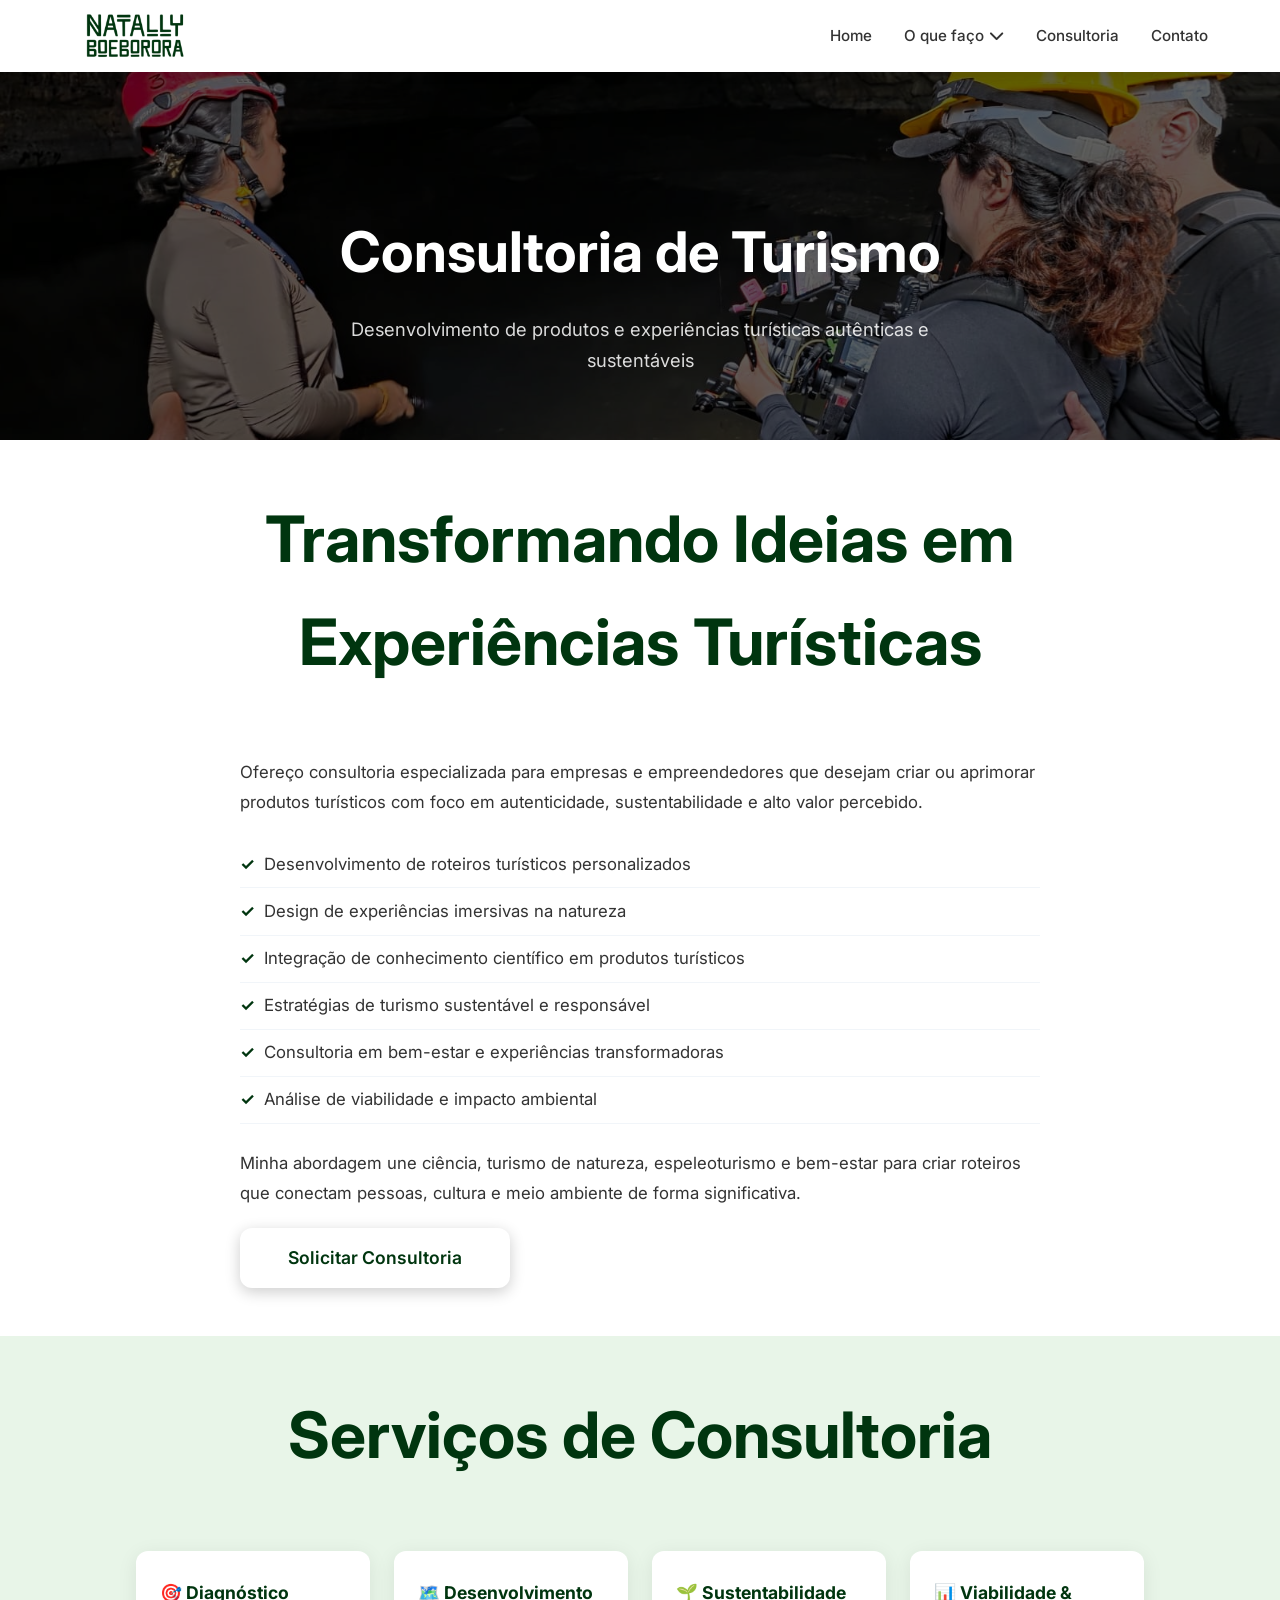
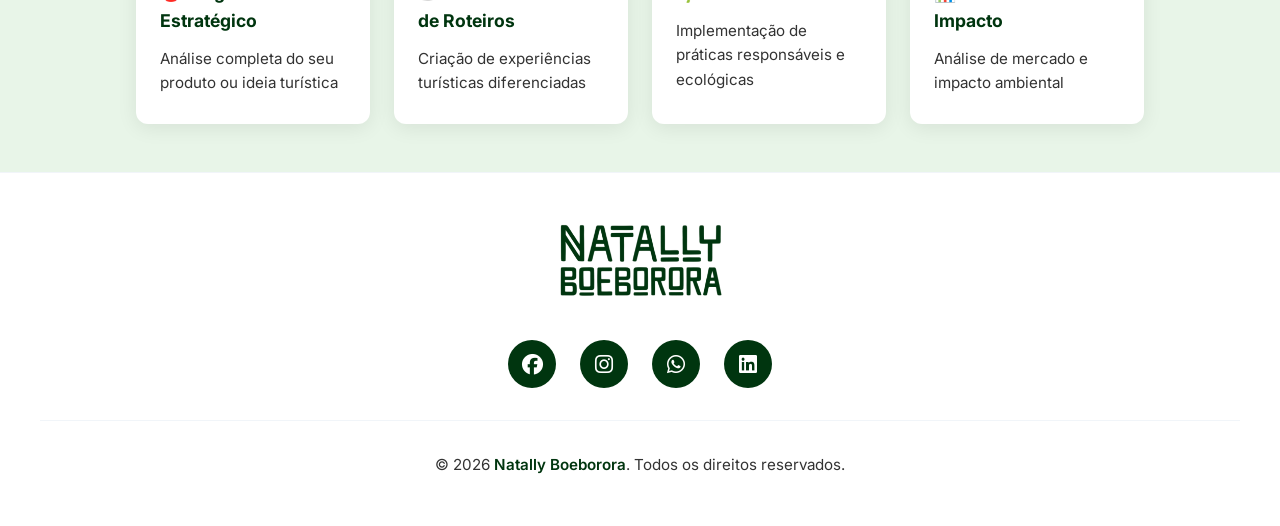
==== consultoria-turismo.html @ 576e8a0c "feddback" ====
<!DOCTYPE html>
<html lang="pt-BR">

<head>
  <meta charset="UTF-8">
  <meta name="viewport" content="width=device-width, initial-scale=1.0">
  <title>Consultoria de Turismo | Natally Boeborora</title>
  <link rel="preconnect" href="https://fonts.googleapis.com">
  <link rel="preconnect" href="https://fonts.gstatic.com" crossorigin>
  <link
    href="https://fonts.googleapis.com/css2?family=Inter:wght@300;400;500;600;700&amp;family=Playfair+Display:wght@400;700;900&amp;display=swap"
    rel="stylesheet">
  <link rel="stylesheet" href="css/styles.css">
  <link rel="stylesheet" href="https://cdnjs.cloudflare.com/ajax/libs/font-awesome/6.4.0/css/all.min.css">
</head>

<body>
  <!-- Menu Hamburguer -->
  <nav class="navbar">
    <div class="navbar-container">
      <div class="navbar-logo">
        <img src="assets/images/logoverde.png" alt="Natally Boeborora" class="logo-img">
      </div>
      <button class="hamburger" id="hamburger">
        <span></span>
        <span></span>
        <span></span>
      </button>
      <ul class="nav-menu" id="navMenu">
        <li><a href="index.html" class="nav-link">Home</a></li>
        <li class="nav-dropdown">
          <a href="#" class="nav-link">O que faço <i class="fas fa-chevron-down"></i></a>
          <ul class="dropdown-menu">
            <li><a href="guia-turismo.html">Guia de Turismo</a></li>
            <li><a href="turismo-infantil.html">Turismo Infantil</a></li>
            <li><a href="consultoria-turismo.html">Consultoria de Turismologa</a></li>
            <li><a href="terapia-florestal.html">Terapia Florestal & Natureza</a></li>
            <li><a href="palestras.html">Palestras</a></li>
            <li><a href="trajetoria.html">Trajetória Profissional</a></li>
          </ul>
        </li>
        <li><a href="index.html#conclusao" class="nav-link">Consultoria</a></li>
        <li><a href="https://wa.me/5565999999999" target="_blank" class="nav-link">Contato</a></li>
      </ul>
    </div>
  </nav>

  <main>
    <!-- Hero Section -->
    <section class="service-hero service-hero--consultoria"
      style="background-image: url('assets/images/consultoriabanner.jpeg'); background-size: cover; background-position: center;">
      <div class="service-hero-content fade-in">
        <h1>Consultoria de Turismo</h1>
        <p>Desenvolvimento de produtos e experiências turísticas autênticas e sustentáveis</p>
      </div>
    </section>

    <!-- Content Section -->
    <section class="section">
      <div class="container">
        <div class="service-content fade-in">
          <h2>Transformando Ideias em Experiências Turísticas</h2>
          <p>Ofereço consultoria especializada para empresas e empreendedores que desejam criar ou aprimorar produtos
            turísticos com foco em autenticidade, sustentabilidade e alto valor percebido.</p>

          <ul class="service-list">
            <li>Desenvolvimento de roteiros turísticos personalizados</li>
            <li>Design de experiências imersivas na natureza</li>
            <li>Integração de conhecimento científico em produtos turísticos</li>
            <li>Estratégias de turismo sustentável e responsável</li>
            <li>Consultoria em bem-estar e experiências transformadoras</li>
            <li>Análise de viabilidade e impacto ambiental</li>
          </ul>

          <p>Minha abordagem une ciência, turismo de natureza, espeleoturismo e bem-estar para criar roteiros que
            conectam pessoas, cultura e meio ambiente de forma significativa.</p>

          <a href="https://wa.me/5565999999999?text=Olá%20Natally%2C%20gostaria%20de%20conversar%20sobre%20consultoria%20de%20turismo"
            target="_blank" class="btn-consultoria">Solicitar Consultoria</a>
        </div>
      </div>
    </section>

    <!-- Services Section -->
    <section class="section" style="background: var(--light-green);">
      <div class="container">
        <h2>Serviços de Consultoria</h2>
        <div class="features-grid fade-in">
          <div class="feature-card">
            <h3>🎯 Diagnóstico Estratégico</h3>
            <p>Análise completa do seu produto ou ideia turística</p>
          </div>
          <div class="feature-card">
            <h3>🗺️ Desenvolvimento de Roteiros</h3>
            <p>Criação de experiências turísticas diferenciadas</p>
          </div>
          <div class="feature-card">
            <h3>🌱 Sustentabilidade</h3>
            <p>Implementação de práticas responsáveis e ecológicas</p>
          </div>
          <div class="feature-card">
            <h3>📊 Viabilidade & Impacto</h3>
            <p>Análise de mercado e impacto ambiental</p>
          </div>
        </div>
      </div>
    </section>
  </main>

  <!-- Footer -->
  <footer role="contentinfo">
    <div class="footer-container">
      <div class="footer-logo">
        <img src="assets/images/logoverde.png" alt="Logo Natally Boeborora">
      </div>

      <div class="footer-socials">
        <a href="#" class="social-btn" title="Facebook">
          <i class="fab fa-facebook"></i>
        </a>
        <a href="#" class="social-btn" title="Instagram">
          <i class="fab fa-instagram"></i>
        </a>
        <a href="#" class="social-btn" title="WhatsApp">
          <i class="fab fa-whatsapp"></i>
        </a>
        <a href="#" class="social-btn" title="LinkedIn">
          <i class="fab fa-linkedin"></i>
        </a>
      </div>

      <div class="footer-copyright">
        <p>&copy; 2026 <span class="green-text">Natally Boeborora</span>. Todos os direitos reservados.</p>
      </div>
    </div>
  </footer>

  <script src="js/script.js"></script>
</body>

</html>
---- css/styles.css ----
/* Styles.css - Ciência e Cultura Site - Light Academic Theme */

/* Reset and Base */
* {
  margin: 0;
  padding: 0;
  box-sizing: border-box;
}

body {
  font-family: 'Inter', -apple-system, BlinkMacSystemFont, 'Segoe UI', Roboto, sans-serif;
  line-height: 1.6;
  color: var(--gray);
  background: var(--white);
  overflow-x: hidden;
}

img {
  max-width: 100%;
  height: auto;
  border-radius: 12px;
}

/* Color Variables - Matched from Canva */
:root {
  --soft-blue: #00350f;
  --light-blue: #E3F2FD;
  --primary-blue: #00350f;
  --accent-blue: #00350f;
  --green: #00350f;
  --light-green: #E8F5E8;
  --gray: #333333;
  --dark-gray: #374151;
  --light-gray: #F1F5F9;
  --white: #FFFFFF;
  --yellow: #FCD34D;
  --shadow: 0 4px 20px rgba(0, 0, 0, 0.08);
}


/* Navbar */
.navbar {
  position: fixed;
  top: 0;
  left: 0;
  width: 100%;
  background: var(--white);
  box-shadow: 0 2px 12px rgba(0, 0, 0, 0.08);
  z-index: 1000;
}

.navbar-container {
  max-width: 1200px;
  margin: 0 auto;
  padding: 0 2rem;
  display: flex;
  align-items: center;
  justify-content: space-between;
  height: 72px;
}

.navbar-logo {
  display: flex;
  align-items: center;
}

.logo-img {
  height: 48px;
  width: auto;
  border-radius: 0;
}

.nav-menu {
  list-style: none;
  display: flex;
  align-items: center;
  gap: 2rem;
  margin: 0;
  padding: 0;
}

.nav-link {
  text-decoration: none;
  color: var(--gray);
  font-weight: 500;
  font-size: 0.95rem;
  transition: color 0.3s ease;
  display: flex;
  align-items: center;
  gap: 0.3rem;
}

.nav-link:hover {
  color: var(--green);
}

/* Dropdown */
.nav-dropdown {
  position: relative;
}

.nav-dropdown .dropdown-menu {
  display: none;
  position: absolute;
  top: calc(100% + 0.5rem);
  left: 0;
  background: var(--white);
  border-radius: 10px;
  box-shadow: 0 8px 24px rgba(0, 0, 0, 0.12);
  min-width: 230px;
  padding: 0.5rem 0;
  list-style: none;
  z-index: 200;
}

.nav-dropdown.active .dropdown-menu {
  display: block;
}

.dropdown-menu li a {
  display: block;
  padding: 0.65rem 1.25rem;
  color: var(--gray);
  text-decoration: none;
  font-size: 0.92rem;
  font-weight: 500;
  transition: background 0.2s ease, color 0.2s ease;
}

.dropdown-menu li a:hover {
  background: var(--light-green);
  color: var(--green);
}

/* Hamburger (mobile) */
.hamburger {
  display: none;
  flex-direction: column;
  gap: 5px;
  background: none;
  border: none;
  cursor: pointer;
  padding: 4px;
}

.hamburger span {
  display: block;
  width: 26px;
  height: 3px;
  background: var(--gray);
  border-radius: 3px;
  transition: all 0.3s ease;
}

/* Service pages */
.service-hero {
  padding-top: 72px;
  min-height: 320px;
  background: var(--green);
  display: flex;
  align-items: center;
  justify-content: center;
  position: relative;
}

.service-hero::before {
  content: '';
  position: absolute;
  inset: 0;
  background: rgba(0, 0, 0, 0.62);
}

.service-hero-content {
  position: relative;
  z-index: 1;
}

@media (max-width: 768px) {
  .service-hero--consultoria {
    background-image: url('../assets/images/consultoriamobile.jpeg') !important;
    background-position: center !important;
  }
}

.service-hero-content {
  text-align: center;
  padding: 4rem 2rem;
  max-width: 700px;
}

.service-hero-content h1 {
  font-size: clamp(2rem, 5vw, 3.5rem);
  color: var(--white);
  margin-bottom: 1rem;
}

.service-hero-content p {
  font-size: 1.15rem;
  color: rgba(255, 255, 255, 0.85);
  line-height: 1.7;
}

.service-content {
  max-width: 800px;
  margin: 0 auto;
}

.service-content h2 {
  font-size: clamp(1.6rem, 3vw, 2.4rem);
  color: var(--green);
  margin-bottom: 1.5rem;
  text-align: left;
}

.service-content p {
  font-size: 1.05rem;
  line-height: 1.8;
  color: var(--gray);
  margin-bottom: 1.25rem;
}

.service-list {
  list-style: none;
  padding: 0;
  margin: 1.5rem 0;
}

.service-list li {
  padding: 0.6rem 0 0.6rem 1.5rem;
  position: relative;
  font-size: 1.05rem;
  color: var(--gray);
  line-height: 1.6;
  border-bottom: 1px solid var(--light-gray);
}

.service-list li::before {
  content: '✓';
  position: absolute;
  left: 0;
  color: var(--green);
  font-weight: 700;
}

.features-grid {
  display: grid;
  grid-template-columns: repeat(auto-fit, minmax(220px, 1fr));
  gap: 1.5rem;
  margin-top: 1.5rem;
}

.feature-card {
  background: var(--white);
  border-radius: 12px;
  padding: 1.75rem 1.5rem;
  box-shadow: var(--shadow);
  transition: transform 0.3s ease;
}

.feature-card:hover {
  transform: translateY(-4px);
}

.feature-card h3 {
  font-size: 1.1rem;
  color: var(--green);
  margin-bottom: 0.75rem;
}

.feature-card p {
  font-size: 0.95rem;
  color: var(--gray);
  line-height: 1.6;
  margin: 0;
}

/* Offset content below fixed navbar */
main {
  padding-top: 72px;
}


/* Mobile navbar */
@media (max-width: 768px) {
  .hamburger {
    display: flex;
  }

  .nav-menu {
    display: none;
    position: absolute;
    top: 72px;
    right: 0;
    left: auto;
    width: 220px;
    background: var(--white);
    flex-direction: column;
    align-items: flex-end;
    padding: 1rem 1.5rem 1.5rem;
    box-shadow: -4px 8px 20px rgba(0, 0, 0, 0.1);
    border-radius: 0 0 0 12px;
    gap: 0.25rem;
  }

  .nav-menu.open {
    display: flex;
  }

  .nav-dropdown .dropdown-menu {
    position: static;
    box-shadow: none;
    padding: 0 0 0 1rem;
    display: none;
  }

  .nav-dropdown.active .dropdown-menu {
    display: block;
  }
}

/* Hero Section #inicio */
.hero {
  width: 100vw;
  height: calc(100vh - 72px);
  min-height: 528px;
  background-image: url('../assets/images/bannerbg.png');
  background-size: cover;
  background-position: center;
  background-repeat: no-repeat;
  background-attachment: fixed;
  position: relative;
  margin-left: calc(-50vw + 50%);
}



.hero-banner-img {
  position: absolute;
  top: 0;
  left: 0;
  width: 100%;
  height: 100%;
  object-fit: cover;
  object-position: center;
  z-index: 0;
}

.cta-button {
  background: var(--yellow);
  color: var(--primary-blue);
  padding: 1rem 2.5rem;
  font-size: 1.2rem;
  font-weight: 600;
  border: none;
  border-radius: 50px;
  cursor: pointer;
  transition: transform 0.3s ease, box-shadow 0.3s ease;
  text-decoration: none;
  display: inline-block;
}

.cta-button:hover {
  transform: translateY(-3px);
  box-shadow: 0 10px 25px rgba(252, 211, 77, 0.4);
}

/* Section */
.section {
  padding: 3rem 2rem;
}

/* Container */
.container {
  max-width: 1200px;
  margin: 0 auto;
  padding: 0 6rem;
}

/* Sobre Section - 2 columns */
.sobre-container {
  display: grid;
  grid-template-columns: 1fr 1fr;
  gap: 4rem;
  align-items: center;
}

.sobre-text h3 {
  font-size: 2.5rem;
  color: var(--soft-blue);
  margin-bottom: 1.5rem;
}

.sobre-text p {
  font-size: 1.2rem;
  line-height: 1.8;
  color: var(--gray);
}

.sobre-img {
  height: 400px;
  background: var(--light-blue);
  border-radius: 20px;
  display: flex;
  align-items: center;
  justify-content: center;
  font-size: 1.1rem;
}

/* About Section */
.about-grid {
  display: grid;
  grid-template-columns: 1fr 1fr;
  gap: 4rem;
  align-items: center;
}

.about-grid-reverse {
  display: grid;
  grid-template-columns: 1fr 1fr;
  gap: 4rem;
  align-items: center;
}

.about-text {
  max-width: 90%;
}

.about-text h2 {
  font-size: 2.8rem;
  color: var(--green);
  margin-bottom: 2rem;
  line-height: 1.2;
}

.about-text p {
  font-size: 1.1rem;
  color: var(--gray);
  line-height: 1.8;
  margin-bottom: 1.5rem;
}

.about-image {
  display: flex;
  align-items: center;
  justify-content: center;
}

.about-image img {
  max-width: 100%;
  height: auto;
  border-radius: 16px;
}


/* Content Blocks - Alternating */
.content-blocks {
  display: flex;
  flex-direction: column;
  gap: 6rem;
}

.content-block {
  display: flex;
  align-items: center;
  gap: 1.5rem;
}

.content-block.reverse {
  flex-direction: row-reverse;
}

.content-block-img {
  flex: 1.4;
  height: 480px;
  display: flex;
  align-items: center;
  justify-content: center;
  font-size: 1.1rem;
}

.content-block-img img {
  max-width: 100%;
  max-height: 100%;
  object-fit: contain;
}

.content-block-text {
  flex: 1;
  padding: 0 2rem;
}

.content-block-text h3 {
  font-size: 2.2rem;
  color: var(--green);
  margin-bottom: 1rem;
}

.content-block-text p {
  font-size: 1.1rem;
  line-height: 1.8;
  color: var(--gray);
}

/* Highlight Box */
/* Highlight Section */
#highlight {
  background: var(--green);
}

/* Carousel Wrapper */
.carousel-wrapper {
  display: flex;
  flex-direction: row;
  align-items: center;
  justify-content: center;
  gap: 1.5rem;
  margin: 2rem auto 3rem;
  max-width: 700px;
}

/* Carousel */
.carousel {
  width: 100%;
  max-width: 380px;
  position: relative;
  background: var(--white);
  border-radius: 16px;
  overflow: hidden;
  box-shadow: 0 8px 24px rgba(0, 0, 0, 0.15);
  flex-shrink: 0;
}

.carousel-inner {
  position: relative;
  width: 100%;
  aspect-ratio: 4 / 5;
  height: auto;
}

.carousel-item {
  display: none;
  position: absolute;
  top: 0;
  left: 0;
  width: 100%;
  height: 100%;
}

.carousel-item.active {
  display: block;
  animation: fadeIn 0.5s ease-in-out;
}

.carousel-item img,
.carousel-item video {
  width: 100%;
  height: 100%;
  object-fit: cover;
  border-radius: 16px;
}

.carousel-overlay {
  position: absolute;
  top: 0;
  left: 0;
  width: 100%;
  height: 100%;
  background: rgba(0, 0, 0, 0.5);
  display: flex;
  align-items: center;
  justify-content: center;
  border-radius: 16px;
}

.carousel-overlay h3 {
  color: var(--white);
  font-size: 2rem;
  text-align: center;
  padding: 2rem;
  line-height: 1.4;
  text-shadow: 2px 2px 4px rgba(0, 0, 0, 0.5);
}

@keyframes fadeIn {
  from {
    opacity: 0;
  }
  to {
    opacity: 1;
  }
}

.carousel-btn {
  background: transparent;
  border: none;
  padding: 0;
  cursor: pointer;
  width: 50px;
  height: 50px;
  display: flex;
  align-items: center;
  justify-content: center;
  transition: opacity 0.3s ease;
  flex-shrink: 0;
}

.carousel-btn img {
  border-radius: 0;
  width: 100%;
  height: 100%;
  object-fit: contain;
}

.registros-carousel-wrapper .carousel-btn {
  background: var(--green);
  border-radius: 50%;
  box-shadow: 0 2px 10px rgba(0, 0, 0, 0.15);
  padding: 10px;
  width: 50px;
  height: 50px;
}

.carousel-btn:hover {
  opacity: 0.7;
}

.carousel-indicators {
  position: absolute;
  bottom: 12px;
  left: 50%;
  transform: translateX(-50%);
  display: flex;
  gap: 8px;
  z-index: 10;
}

.indicator {
  width: 12px;
  height: 12px;
  border-radius: 50%;
  background: rgba(255, 255, 255, 0.5);
  cursor: pointer;
  transition: background 0.3s ease;
}

.indicator.active {
  background: var(--white);
}

#highlight h2 {
  color: var(--white) !important;
  margin-bottom: 2rem !important;
}

.highlight-box {
  background: transparent;
  padding: 4rem 3rem;
  border-radius: 24px;
  text-align: center;
  max-width: 800px;
  margin: 0 auto;
  box-shadow: none;
}

.highlight-box p {
  font-size: 1.4rem;
  font-style: italic;
  color: var(--white);
  line-height: 1.7;
}

/* Conclusão Section */
#conclusao {
  background: var(--green);
}

#conclusao h2 {
  color: var(--white) !important;
}

.conclusao-text {
  max-width: 700px;
  margin: 0 auto 3rem;
  text-align: center;
  font-size: 1.2rem;
  line-height: 1.8;
  color: var(--white);
}

.conclusao-text p {
  font-weight: normal;
  margin-bottom: 2rem;
}

.btn-consultoria {
  display: inline-block;
  background: var(--white);
  color: var(--green);
  padding: 1rem 3rem;
  border-radius: 12px;
  font-size: 1.1rem;
  font-weight: 600;
  text-decoration: none;
  transition: transform 0.3s ease, box-shadow 0.3s ease;
  cursor: pointer;
  box-shadow: 0 4px 15px rgba(0, 0, 0, 0.2);
}

.btn-consultoria:hover {
  transform: translateY(-3px);
  box-shadow: 0 8px 25px rgba(0, 0, 0, 0.3);
}

.btn-saber-mais {
  display: block;
  background: var(--green);
  color: var(--white);
  padding: 1rem 2.5rem;
  border-radius: 12px;
  font-size: 1rem;
  font-weight: 600;
  text-decoration: none;
  transition: transform 0.3s ease, box-shadow 0.3s ease;
  margin-top: 1.5rem;
  margin-left: 0;
  box-shadow: 0 4px 15px rgba(0, 0, 0, 0.15);
  width: fit-content;
}

.btn-saber-mais:hover {
  transform: translateY(-3px);
  box-shadow: 0 8px 25px rgba(0, 0, 0, 0.25);
}

.btn-agendar {
  display: block;
  background: var(--green);
  color: var(--white);
  padding: 1rem 2.5rem;
  border-radius: 12px;
  font-size: 1rem;
  font-weight: 600;
  text-decoration: none;
  transition: transform 0.3s ease, box-shadow 0.3s ease;
  margin-top: 1.5rem;
  margin-left: 0;
  box-shadow: 0 4px 15px rgba(0, 0, 0, 0.15);
  width: fit-content;
}

.btn-agendar:hover {
  transform: translateY(-3px);
  box-shadow: 0 8px 25px rgba(0, 0, 0, 0.25);
}

/* Section h2 */
.section h2 {
  font-size: clamp(2.5rem, 5vw, 4rem);
  text-align: center;
  margin-bottom: 4rem;
  color: var(--soft-blue);
  position: relative;
}



/* Footer */
footer {
  background: var(--primary-blue);
  color: var(--white);
  text-align: center;
  padding: 4rem 2rem 3rem;
}

.footer-content p {
  margin-bottom: 1rem;
  opacity: 0.9;
}

/* Smooth Scroll */
html {
  scroll-behavior: smooth;
}

/* Animations */
@keyframes fadeInUp {
  from {
    opacity: 0;
    transform: translateY(30px);
  }

  to {
    opacity: 1;
    transform: translateY(0);
  }
}

/* Responsive */
@media (max-width: 768px) {
  .section {
    padding: 3rem 2rem;
  }

  .container {
    padding: 0 1.5rem;
  }

  .hero {
    margin-left: 0;
    width: 100%;
    height: 50vh;
    min-height: 350px;
  }

  .about-grid,
  .about-grid-reverse {
    grid-template-columns: 1fr;
    gap: 2rem;
  }

  .about-image {
    display: none;
  }

  .about-text {
    text-align: left !important;
    width: 100% !important;
    max-width: none !important;
    padding: 0 !important;
    margin: 0 !important;
  }

  .section h2 {
    margin-bottom: 1.5rem;
  }

  #highlight h2 {
    margin-bottom: 2rem !important;
  }

  .about-text h2 {
    text-align: left;
    margin-bottom: 1rem;
  }

  .about-text p {
    text-align: left;
  }

  .sobre-container,
  .content-block,
  .content-block.reverse {
    grid-template-columns: 1fr;
    flex-direction: column;
    gap: 2rem;
    text-align: center;
  }

  .carousel-wrapper {
    flex-direction: row;
    align-items: center;
    gap: 0.5rem;
    max-width: 100%;
  }

  .carousel {
    flex: 1;
    max-width: 100%;
    min-width: 0;
  }

  .carousel-inner {
    aspect-ratio: 4 / 5;
    height: auto;
  }

  .carousel-btn {
    width: 36px;
    height: 36px;
    flex-shrink: 0;
  }

  .highlight-box {
    padding: 2rem 1.5rem;
  }
}

/* Footer */
footer {
  background: var(--white);
  color: var(--gray);
  padding: 3rem 2rem;
  text-align: center;
  border-top: 1px solid var(--light-gray);
}

.footer-container {
  max-width: 1200px;
  margin: 0 auto;
  display: flex;
  flex-direction: column;
  align-items: center;
  gap: 2rem;
}

.footer-logo img {
  max-height: 80px;
  width: auto;
}

.footer-socials {
  display: flex;
  gap: 1.5rem;
  justify-content: center;
}

.social-btn {
  display: inline-flex;
  align-items: center;
  justify-content: center;
  width: 48px;
  height: 48px;
  background: var(--soft-blue);
  color: var(--white);
  border-radius: 50%;
  text-decoration: none;
  transition: background 0.3s ease, transform 0.3s ease;
  font-size: 1.3rem;
}

.social-btn:hover {
  background: var(--green);
  color: var(--white);
  transform: translateY(-3px);
}

.footer-copyright {
  border-top: 1px solid var(--light-gray);
  padding-top: 2rem;
  width: 100%;
}

.footer-copyright p {
  margin: 0;
  font-size: 0.95rem;
  color: var(--gray);
}

.green-text {
  color: var(--green);
  font-weight: 600;
}

.green-link {
  color: var(--green);
  font-weight: 600;
  text-decoration: none;
  transition: opacity 0.3s ease;
}

/* Registros Carousel */
.registros-carousel-wrapper {
  display: flex;
  flex-direction: row;
  align-items: center;
  justify-content: center;
  gap: 1.5rem;
  max-width: 700px;
  margin: 0 auto;
}

.registros-carousel {
  width: 100%;
  max-width: 380px;
  flex-shrink: 0;
  position: relative;
  border-radius: 16px;
  overflow: hidden;
  box-shadow: 0 8px 24px rgba(0, 0, 0, 0.15);
}

.registros-inner {
  position: relative;
  width: 100%;
  aspect-ratio: 4 / 5;
}

.registros-item {
  display: none;
  position: absolute;
  inset: 0;
}

.registros-item.active {
  display: block;
  animation: fadeIn 0.5s ease-in-out;
}

.registros-item img {
  width: 100%;
  height: 100%;
  object-fit: cover;
  border-radius: 16px;
}

.registros-indicators {
  position: absolute;
  bottom: 12px;
  left: 50%;
  transform: translateX(-50%);
  display: flex;
  gap: 8px;
  z-index: 10;
}

@media (max-width: 768px) {
  .registros-carousel-wrapper {
    gap: 0.5rem;
  }

  .registros-carousel {
    max-width: 100%;
    flex: 1;
    min-width: 0;
  }
}

.green-link:hover {
  opacity: 0.7;
  text-decoration: underline;
}

@media (min-width: 1200px) {
  .hero h1 {
    font-size: 6rem;
  }
}

/* Intersection Observer for animations */
.fade-in {
  opacity: 0;
  transform: translateY(30px);
  transition: all 0.6s ease;
}

.fade-in.visible {
  opacity: 1;
  transform: translateY(0);
}
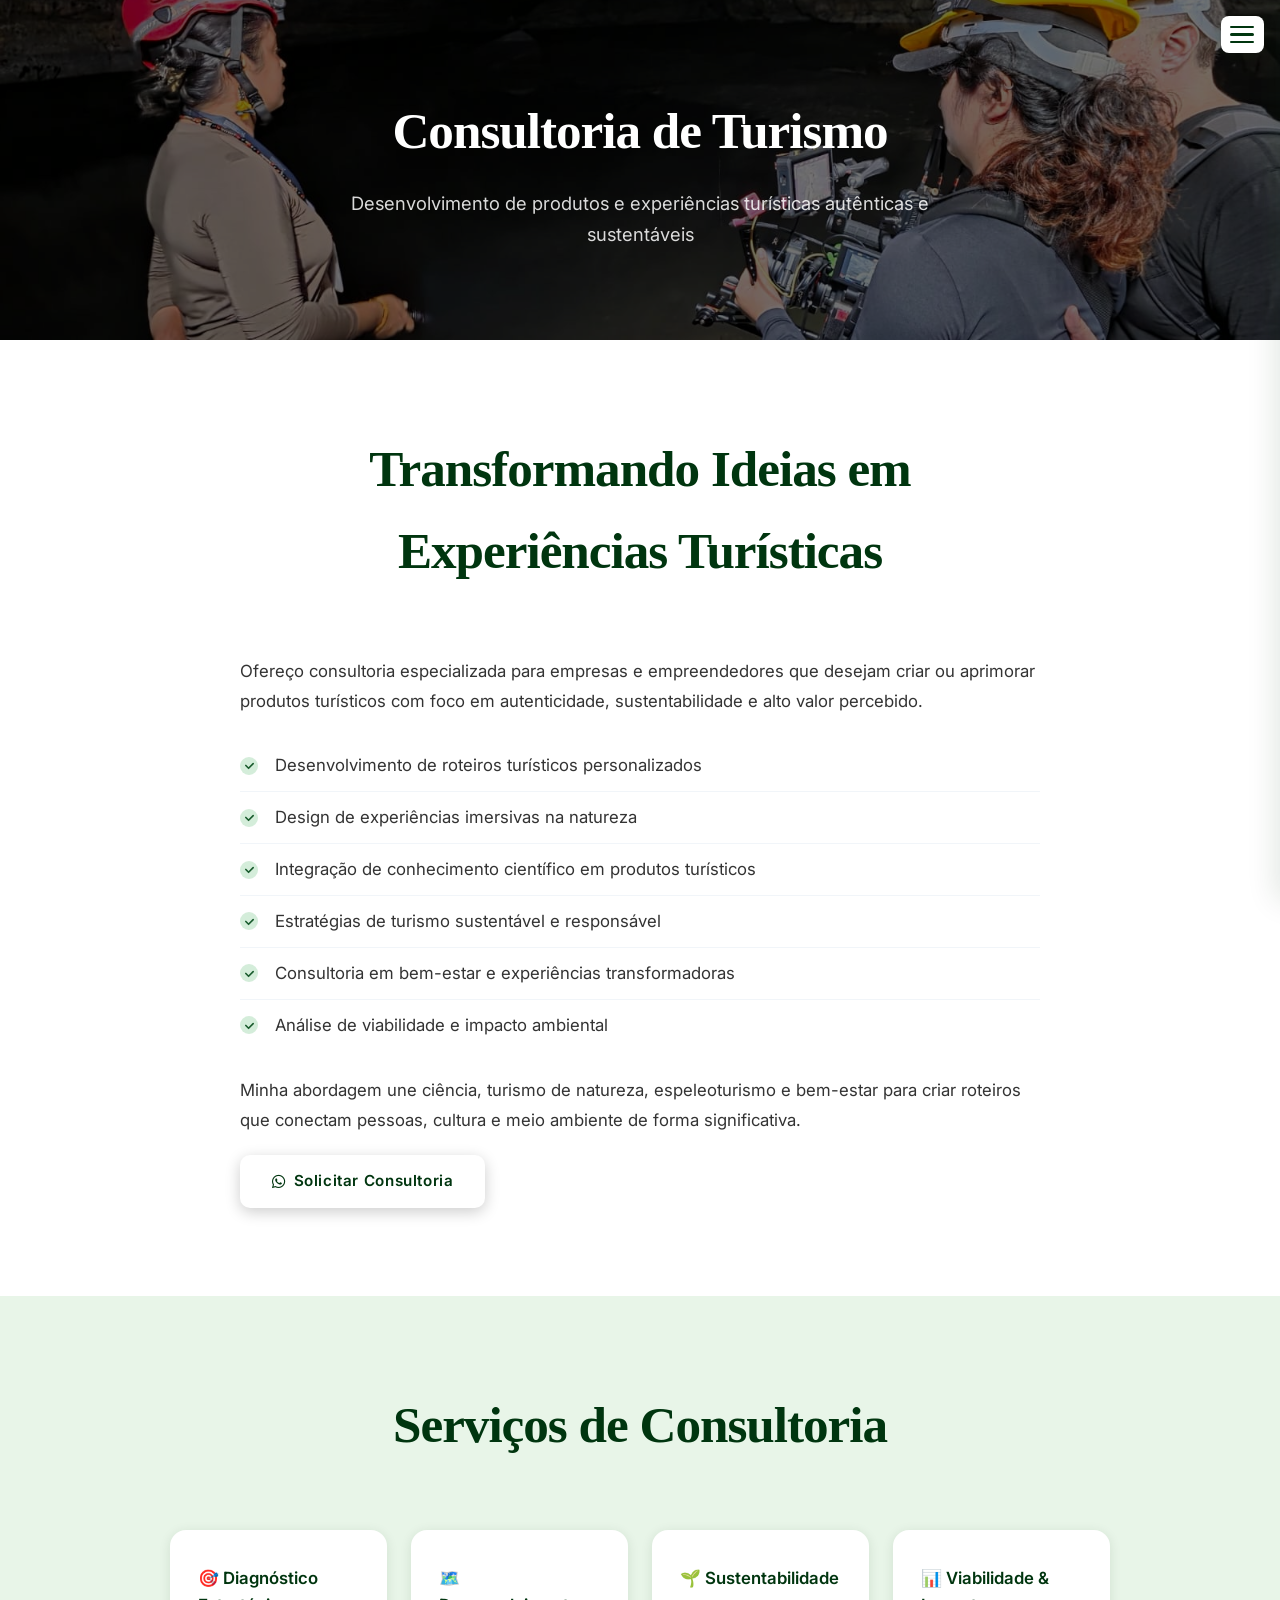
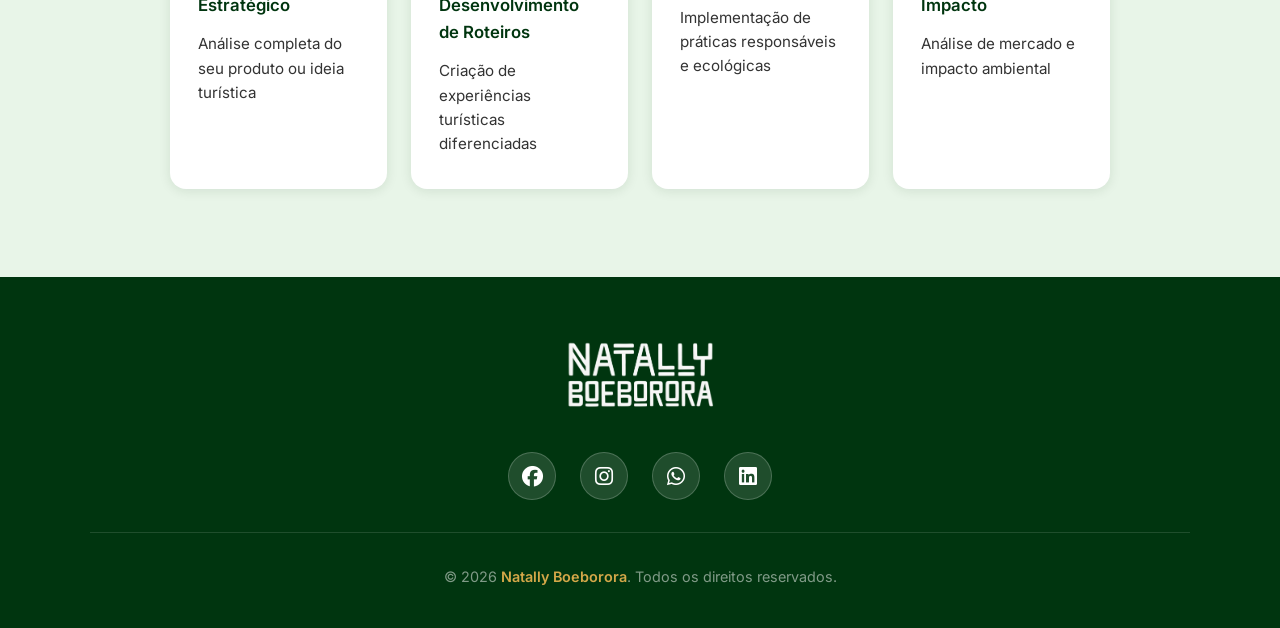
==== commit 617fb713: "Melhorias visuais e de conteúdo: banner, sidebar, footer e trajetória Co-Authored-By: Claude Sonnet " ====
--- a/consultoria-turismo.html
+++ b/consultoria-turismo.html
@@ -15,17 +15,21 @@
 </head>
 
 <body>
-  <!-- Menu Hamburguer -->
+  <div class="sidebar-overlay"></div>
+
+  <!-- Botão hamburguer (fora da sidebar para sempre ficar visível) -->
+  <button class="hamburger" id="hamburger">
+    <span></span>
+    <span></span>
+    <span></span>
+  </button>
+
+  <!-- Sidebar -->
   <nav class="navbar">
     <div class="navbar-container">
       <div class="navbar-logo">
         <img src="assets/images/logoverde.png" alt="Natally Boeborora" class="logo-img">
       </div>
-      <button class="hamburger" id="hamburger">
-        <span></span>
-        <span></span>
-        <span></span>
-      </button>
       <ul class="nav-menu" id="navMenu">
         <li><a href="index.html" class="nav-link">Home</a></li>
         <li class="nav-dropdown">
@@ -40,8 +44,12 @@
           </ul>
         </li>
         <li><a href="index.html#conclusao" class="nav-link">Consultoria</a></li>
-        <li><a href="https://wa.me/5565999999999" target="_blank" class="nav-link">Contato</a></li>
+        <li><a href="https://wa.me/556599033444" target="_blank" class="nav-link">Contato</a></li>
       </ul>
+      <button class="sidebar-close" id="sidebarClose">
+        <i class="fas fa-right-from-bracket"></i>
+        Sair
+      </button>
     </div>
   </nav>
 
@@ -75,8 +83,8 @@
           <p>Minha abordagem une ciência, turismo de natureza, espeleoturismo e bem-estar para criar roteiros que
             conectam pessoas, cultura e meio ambiente de forma significativa.</p>
 
-          <a href="https://wa.me/5565999999999?text=Olá%20Natally%2C%20gostaria%20de%20conversar%20sobre%20consultoria%20de%20turismo"
-            target="_blank" class="btn-consultoria">Solicitar Consultoria</a>
+          <a href="https://wa.me/556599033444?text=Olá%20Natally%2C%20gostaria%20de%20conversar%20sobre%20consultoria%20de%20turismo"
+            target="_blank" class="btn-consultoria"><i class="fab fa-whatsapp"></i> Solicitar Consultoria</a>
         </div>
       </div>
     </section>
@@ -111,7 +119,7 @@
   <footer role="contentinfo">
     <div class="footer-container">
       <div class="footer-logo">
-        <img src="assets/images/logoverde.png" alt="Logo Natally Boeborora">
+        <img src="assets/images/logobranco.png" alt="Logo Natally Boeborora">
       </div>
 
       <div class="footer-socials">
--- a/css/styles.css
+++ b/css/styles.css
@@ -1,6 +1,6 @@
-/* Styles.css - Ciência e Cultura Site - Light Academic Theme */
-
-/* Reset and Base */
+/* Styles.css - Natally Boeborora | Ciência e Cultura */
+
+/* ─── Reset ─── */
 * {
   margin: 0;
   padding: 0;
@@ -21,47 +21,95 @@
   border-radius: 12px;
 }
 
-/* Color Variables - Matched from Canva */
+/* ─── Color Variables ─── */
 :root {
-  --soft-blue: #00350f;
-  --light-blue: #E3F2FD;
+  --green:      #00350f;
+  --green-mid:  #1a5c2e;
+  --green-50:   #f0f7f2;
+  --green-100:  #d4edda;
+
+  --soft-blue:    #00350f;
   --primary-blue: #00350f;
-  --accent-blue: #00350f;
-  --green: #00350f;
-  --light-green: #E8F5E8;
-  --gray: #333333;
-  --dark-gray: #374151;
+  --accent-blue:  #00350f;
+  --light-blue:   #E3F2FD;
+  --light-green:  #E8F5E8;
+
+  --gray:       #333333;
+  --dark-gray:  #374151;
   --light-gray: #F1F5F9;
-  --white: #FFFFFF;
-  --yellow: #FCD34D;
-  --shadow: 0 4px 20px rgba(0, 0, 0, 0.08);
-}
-
-
-/* Navbar */
+  --white:      #FFFFFF;
+  --yellow:     #d4a849;
+
+  --shadow:       0 2px 12px rgba(0, 53, 15, 0.10);
+  --shadow-hover: 0 8px 28px rgba(0, 53, 15, 0.18);
+
+  --sidebar-width: 260px;
+}
+
+/* ─── Tipografia ─── */
+h1, h2 {
+  font-family: 'Playfair Display', Georgia, serif;
+  font-weight: 700;
+  letter-spacing: -0.02em;
+}
+
+/* ─── Seleção de texto ─── */
+::selection {
+  background: var(--green-100);
+  color: var(--green);
+}
+
+/* ─── Focus acessível ─── */
+:focus-visible {
+  outline: 2px solid var(--green-mid);
+  outline-offset: 3px;
+  border-radius: 4px;
+}
+
+/* ─── Scroll suave ─── */
+html {
+  scroll-behavior: smooth;
+}
+
+[id] {
+  scroll-margin-top: 0;
+}
+
+/* ─── Sidebar (oculta por padrão, abre ao clicar no hamburguer) ─── */
 .navbar {
   position: fixed;
   top: 0;
-  left: 0;
-  width: 100%;
+  right: 0;
+  width: var(--sidebar-width);
+  height: 100vh;
   background: var(--white);
-  box-shadow: 0 2px 12px rgba(0, 0, 0, 0.08);
+  box-shadow: -4px 0 28px rgba(0, 53, 15, 0.12);
   z-index: 1000;
+  display: flex;
+  flex-direction: column;
+  overflow-y: auto;
+  overflow-x: hidden;
+  transform: translateX(100%);
+  transition: transform 0.32s cubic-bezier(0.16, 1, 0.3, 1);
+}
+
+.navbar.open {
+  transform: translateX(0);
 }
 
 .navbar-container {
-  max-width: 1200px;
-  margin: 0 auto;
-  padding: 0 2rem;
-  display: flex;
-  align-items: center;
-  justify-content: space-between;
-  height: 72px;
+  display: flex;
+  flex-direction: column;
+  height: 100%;
+  padding: 0;
 }
 
 .navbar-logo {
   display: flex;
   align-items: center;
+  justify-content: center;
+  padding: 2rem 1.5rem 1.75rem;
+  border-bottom: 1px solid var(--light-gray);
 }
 
 .logo-img {
@@ -70,92 +118,191 @@
   border-radius: 0;
 }
 
+/* ─── Nav Menu (vertical) ─── */
 .nav-menu {
   list-style: none;
   display: flex;
-  align-items: center;
-  gap: 2rem;
+  flex-direction: column;
+  align-items: stretch;
+  gap: 0;
   margin: 0;
-  padding: 0;
+  padding: 1rem 0;
+  flex: 1;
+}
+
+.nav-menu > li {
+  width: 100%;
+}
+
+.nav-menu > li > .nav-link {
+  display: flex;
+  justify-content: space-between;
+  align-items: center;
+  padding: 0.75rem 1.75rem;
+  width: 100%;
+  border-left: 3px solid transparent;
+  transition: color 0.25s ease, background 0.25s ease, border-color 0.25s ease;
 }
 
 .nav-link {
   text-decoration: none;
   color: var(--gray);
   font-weight: 500;
-  font-size: 0.95rem;
-  transition: color 0.3s ease;
-  display: flex;
-  align-items: center;
-  gap: 0.3rem;
-}
-
-.nav-link:hover {
+  font-size: 0.92rem;
+  display: flex;
+  align-items: center;
+  gap: 0.4rem;
+}
+
+.nav-menu > li > .nav-link:hover {
   color: var(--green);
-}
-
-/* Dropdown */
+  background: var(--green-50);
+  border-left-color: var(--green);
+}
+
+/* ─── Dropdown (dentro da sidebar) ─── */
 .nav-dropdown {
   position: relative;
 }
 
 .nav-dropdown .dropdown-menu {
-  display: none;
-  position: absolute;
-  top: calc(100% + 0.5rem);
-  left: 0;
-  background: var(--white);
-  border-radius: 10px;
-  box-shadow: 0 8px 24px rgba(0, 0, 0, 0.12);
-  min-width: 230px;
-  padding: 0.5rem 0;
+  position: static;
+  box-shadow: none;
+  border-radius: 0;
+  min-width: unset;
+  width: 100%;
+  padding: 0;
   list-style: none;
-  z-index: 200;
+  z-index: auto;
+  white-space: normal;
+  background: var(--green-50);
+  max-height: 0;
+  overflow: hidden;
+  opacity: 0;
+  visibility: hidden;
+  transform: none;
+  transition: max-height 0.22s ease-out, opacity 0.18s ease, visibility 0.18s ease;
 }
 
 .nav-dropdown.active .dropdown-menu {
-  display: block;
+  max-height: 400px;
+  opacity: 1;
+  visibility: visible;
+}
+
+.dropdown-menu li {
+  width: 100%;
 }
 
 .dropdown-menu li a {
   display: block;
-  padding: 0.65rem 1.25rem;
+  padding: 0.6rem 1.75rem 0.6rem 2.5rem;
   color: var(--gray);
   text-decoration: none;
-  font-size: 0.92rem;
+  font-size: 0.86rem;
   font-weight: 500;
-  transition: background 0.2s ease, color 0.2s ease;
+  border-left: 3px solid transparent;
+  transition: background 0.2s ease, color 0.2s ease, border-color 0.2s ease;
+  line-height: 1.4;
 }
 
 .dropdown-menu li a:hover {
-  background: var(--light-green);
+  background: var(--green-100);
   color: var(--green);
-}
-
-/* Hamburger (mobile) */
+  border-left-color: var(--green-mid);
+}
+
+/* Chevron rotaciona ao abrir */
+.nav-dropdown > .nav-link .fa-chevron-down {
+  font-size: 0.7rem;
+  transition: transform 0.25s ease;
+  flex-shrink: 0;
+}
+
+.nav-dropdown.active > .nav-link .fa-chevron-down {
+  transform: rotate(180deg);
+}
+
+/* ─── Botão fechar sidebar ─── */
+.sidebar-close {
+  display: flex;
+  flex-direction: column;
+  align-items: center;
+  justify-content: center;
+  gap: 0.4rem;
+  margin: auto auto 2rem;
+  padding: 0.85rem 2rem;
+  background: none;
+  border: 1.5px solid var(--light-gray);
+  border-radius: 12px;
+  color: var(--gray);
+  font-size: 0.85rem;
+  font-weight: 500;
+  font-family: 'Inter', sans-serif;
+  cursor: pointer;
+  transition: color 0.2s ease, border-color 0.2s ease, background 0.2s ease;
+  width: fit-content;
+}
+
+.sidebar-close i {
+  font-size: 1.3rem;
+  color: var(--green);
+}
+
+.sidebar-close:hover {
+  color: var(--green);
+  border-color: var(--green-100);
+  background: var(--green-50);
+}
+
+/* Esconde o hamburguer quando a sidebar está aberta */
+.hamburger.hidden {
+  opacity: 0;
+  pointer-events: none;
+}
+
+/* ─── Hamburger (sempre visível) ─── */
 .hamburger {
-  display: none;
+  display: flex;
+  position: fixed;
+  top: 1rem;
+  right: 1rem;
+  z-index: 1100;
   flex-direction: column;
   gap: 5px;
-  background: none;
+  background: var(--white);
   border: none;
   cursor: pointer;
-  padding: 4px;
+  padding: 0.6rem;
+  border-radius: 8px;
+  box-shadow: 0 2px 14px rgba(0, 53, 15, 0.14);
 }
 
 .hamburger span {
   display: block;
-  width: 26px;
-  height: 3px;
-  background: var(--gray);
+  width: 24px;
+  height: 2.5px;
+  background: var(--green);
   border-radius: 3px;
   transition: all 0.3s ease;
 }
 
-/* Service pages */
+/* Overlay para fechar a sidebar no mobile */
+.sidebar-overlay {
+  display: none;
+  position: fixed;
+  inset: 0;
+  background: rgba(0, 0, 0, 0.45);
+  z-index: 999;
+}
+
+.sidebar-overlay.active {
+  display: block;
+}
+
+/* ─── Service Hero ─── */
 .service-hero {
-  padding-top: 72px;
-  min-height: 320px;
+  min-height: 340px;
   background: var(--green);
   display: flex;
   align-items: center;
@@ -167,12 +314,15 @@
   content: '';
   position: absolute;
   inset: 0;
-  background: rgba(0, 0, 0, 0.62);
+  background: rgba(0, 0, 0, 0.55);
 }
 
 .service-hero-content {
   position: relative;
   z-index: 1;
+  text-align: center;
+  padding: 4rem 2rem;
+  max-width: 700px;
 }
 
 @media (max-width: 768px) {
@@ -182,16 +332,11 @@
   }
 }
 
-.service-hero-content {
-  text-align: center;
-  padding: 4rem 2rem;
-  max-width: 700px;
-}
-
 .service-hero-content h1 {
-  font-size: clamp(2rem, 5vw, 3.5rem);
+  font-size: clamp(2rem, 4vw, 3.5rem);
   color: var(--white);
   margin-bottom: 1rem;
+  font-weight: 900;
 }
 
 .service-hero-content p {
@@ -200,6 +345,7 @@
   line-height: 1.7;
 }
 
+/* ─── Service Content ─── */
 .service-content {
   max-width: 800px;
   margin: 0 auto;
@@ -212,6 +358,10 @@
   text-align: left;
 }
 
+.service-content h2::after {
+  display: none;
+}
+
 .service-content p {
   font-size: 1.05rem;
   line-height: 1.8;
@@ -219,6 +369,7 @@
   margin-bottom: 1.25rem;
 }
 
+/* ─── Service List ─── */
 .service-list {
   list-style: none;
   padding: 0;
@@ -226,7 +377,7 @@
 }
 
 .service-list li {
-  padding: 0.6rem 0 0.6rem 1.5rem;
+  padding: 0.75rem 0 0.75rem 2.2rem;
   position: relative;
   font-size: 1.05rem;
   color: var(--gray);
@@ -234,37 +385,56 @@
   border-bottom: 1px solid var(--light-gray);
 }
 
+.service-list li:last-child {
+  border-bottom: none;
+}
+
 .service-list li::before {
-  content: '✓';
+  content: '';
   position: absolute;
   left: 0;
-  color: var(--green);
-  font-weight: 700;
-}
-
+  top: 50%;
+  transform: translateY(-50%);
+  width: 18px;
+  height: 18px;
+  border-radius: 50%;
+  background-color: var(--green-100);
+  background-image: url("data:image/svg+xml,%3Csvg xmlns='http://www.w3.org/2000/svg' viewBox='0 0 12 12'%3E%3Cpath d='M2 6l3 3 5-5' stroke='%231a5c2e' stroke-width='1.8' fill='none' stroke-linecap='round' stroke-linejoin='round'/%3E%3C/svg%3E");
+  background-repeat: no-repeat;
+  background-position: center;
+  background-size: 11px;
+}
+
+/* ─── Feature Cards ─── */
 .features-grid {
   display: grid;
-  grid-template-columns: repeat(auto-fit, minmax(220px, 1fr));
+  grid-template-columns: repeat(auto-fit, minmax(200px, 1fr));
   gap: 1.5rem;
   margin-top: 1.5rem;
 }
 
 .feature-card {
   background: var(--white);
-  border-radius: 12px;
-  padding: 1.75rem 1.5rem;
+  border-radius: 16px;
+  padding: 2rem 1.75rem;
   box-shadow: var(--shadow);
-  transition: transform 0.3s ease;
+  transition: transform 0.3s ease, box-shadow 0.3s ease, border-top-color 0.3s ease;
+  border-top: 3px solid transparent;
 }
 
 .feature-card:hover {
-  transform: translateY(-4px);
+  transform: translateY(-6px);
+  box-shadow: var(--shadow-hover);
+  border-top-color: var(--green-mid);
 }
 
 .feature-card h3 {
-  font-size: 1.1rem;
+  font-family: 'Inter', sans-serif;
+  font-size: 1.05rem;
+  font-weight: 600;
   color: var(--green);
-  margin-bottom: 0.75rem;
+  margin-bottom: 0.85rem;
+  letter-spacing: 0;
 }
 
 .feature-card p {
@@ -274,109 +444,213 @@
   margin: 0;
 }
 
-/* Offset content below fixed navbar */
+.features-grid .feature-card:nth-child(1) { transition-delay: 0.05s; }
+.features-grid .feature-card:nth-child(2) { transition-delay: 0.12s; }
+.features-grid .feature-card:nth-child(3) { transition-delay: 0.19s; }
+.features-grid .feature-card:nth-child(4) { transition-delay: 0.26s; }
+
+/* ─── Layout ─── */
 main {
-  padding-top: 72px;
-}
-
-
-/* Mobile navbar */
-@media (max-width: 768px) {
-  .hamburger {
-    display: flex;
-  }
-
-  .nav-menu {
-    display: none;
-    position: absolute;
-    top: 72px;
-    right: 0;
-    left: auto;
-    width: 220px;
-    background: var(--white);
-    flex-direction: column;
-    align-items: flex-end;
-    padding: 1rem 1.5rem 1.5rem;
-    box-shadow: -4px 8px 20px rgba(0, 0, 0, 0.1);
-    border-radius: 0 0 0 12px;
-    gap: 0.25rem;
-  }
-
-  .nav-menu.open {
-    display: flex;
-  }
-
-  .nav-dropdown .dropdown-menu {
-    position: static;
-    box-shadow: none;
-    padding: 0 0 0 1rem;
-    display: none;
-  }
-
-  .nav-dropdown.active .dropdown-menu {
-    display: block;
-  }
-}
-
-/* Hero Section #inicio */
+  padding-top: 0;
+}
+
+/* ─── Hero Section ─── */
 .hero {
-  width: 100vw;
-  height: calc(100vh - 72px);
-  min-height: 528px;
-  background-image: url('../assets/images/bannerbg.png');
-  background-size: cover;
-  background-position: center;
-  background-repeat: no-repeat;
-  background-attachment: fixed;
+  width: 100%;
+  height: 88vh;
+  min-height: 560px;
+  max-height: 900px;
+  display: flex;
+  align-items: stretch;
+  overflow: hidden;
+  background: var(--green);
   position: relative;
-  margin-left: calc(-50vw + 50%);
-}
-
-
-
-.hero-banner-img {
+}
+
+/* Lado esquerdo */
+.hero-content {
+  flex: 0 0 42%;
+  display: flex;
+  flex-direction: column;
+  align-items: flex-start;
+  justify-content: center;
+  padding: 2.5rem 2rem 2.5rem 4.5rem;
+  position: relative;
+  z-index: 1;
+}
+
+.hero-logo {
+  height: 44px;
+  width: auto;
+  border-radius: 0;
+  margin-bottom: 1.25rem;
+  align-self: flex-start;
+}
+
+.hero-title {
+  display: flex;
+  flex-direction: column;
+  gap: 0;
+  margin-bottom: 1.75rem;
+}
+
+.hero-title span {
+  font-family: 'Playfair Display', Georgia, serif;
+  font-weight: 900;
+  font-size: clamp(3rem, 5.5vw, 6rem);
+  line-height: 1.08;
+  color: var(--white);
+  letter-spacing: -0.03em;
+  display: block;
+}
+
+/* Imagem decorativa no rodapé do hero — atrás de tudo */
+.hero-bg-bottom {
   position: absolute;
   top: 0;
   left: 0;
   width: 100%;
   height: 100%;
   object-fit: cover;
-  object-position: center;
+  object-position: center center;
+  border-radius: 0;
   z-index: 0;
-}
-
+  pointer-events: none;
+  display: block;
+}
+
+.hero-btn {
+  margin-top: 0 !important;
+  background: var(--white) !important;
+  color: var(--green) !important;
+  box-shadow: 0 4px 15px rgba(0, 0, 0, 0.15) !important;
+}
+
+.hero-btn:hover {
+  box-shadow: 0 10px 28px rgba(0, 0, 0, 0.22) !important;
+}
+
+/* Lado direito */
+.hero-image {
+  flex: 1;
+  position: relative;
+  overflow: hidden;
+  z-index: 1;
+  transition: transform 0.32s cubic-bezier(0.16, 1, 0.3, 1);
+}
+
+body.sidebar-open .hero-image {
+  transform: translateX(calc(-1 * var(--sidebar-width)));
+}
+
+.hero-image img {
+  width: 100%;
+  height: 100%;
+  object-fit: contain;
+  object-position: right center;
+  border-radius: 0;
+  display: block;
+}
+
+/* Mobile hero */
+@media (max-width: 768px) {
+  .hero {
+    height: 52vw;
+    min-height: 200px;
+    max-height: 360px;
+    overflow: visible;
+  }
+
+  .hero-content {
+    flex: 0 0 52%;
+    padding: 1.25rem 0.5rem 1.25rem 1.25rem;
+    align-items: flex-start;
+    text-align: left;
+  }
+
+  .hero-logo {
+    height: 38px;
+    margin-bottom: 0.75rem;
+    align-self: flex-start;
+  }
+
+  .hero-title {
+    margin-bottom: 0.9rem;
+  }
+
+  .hero-title span {
+    font-size: clamp(1.6rem, 7.5vw, 2.6rem);
+  }
+
+  .hero-image {
+    display: block;
+    flex: 0 0 55%;
+    height: 100%;
+    overflow: visible;
+    position: relative;
+    z-index: 2;
+  }
+
+  .hero-image img {
+    position: absolute;
+    top: 0;
+    right: 2rem;
+    height: 100%;
+    width: auto;
+    max-width: none;
+    border-radius: 0;
+  }
+
+  .hero-btn {
+    align-self: flex-start;
+    font-size: 0.55rem;
+    padding: 0.3rem 0.5rem;
+    gap: 0.2rem;
+    white-space: nowrap;
+    border-radius: 20px;
+    transform: scale(0.6);
+    transform-origin: left center;
+  }
+}
+
+/* ─── CTA Button ─── */
 .cta-button {
   background: var(--yellow);
-  color: var(--primary-blue);
+  color: var(--green);
   padding: 1rem 2.5rem;
-  font-size: 1.2rem;
-  font-weight: 600;
+  font-size: 1.05rem;
+  font-weight: 700;
+  letter-spacing: 0.05em;
   border: none;
   border-radius: 50px;
   cursor: pointer;
-  transition: transform 0.3s ease, box-shadow 0.3s ease;
+  transition: transform 0.3s cubic-bezier(0.34, 1.56, 0.64, 1),
+              box-shadow 0.3s ease;
   text-decoration: none;
-  display: inline-block;
+  display: inline-flex;
+  align-items: center;
+  gap: 0.6rem;
+  box-shadow: 0 4px 20px rgba(212, 168, 73, 0.40);
 }
 
 .cta-button:hover {
-  transform: translateY(-3px);
-  box-shadow: 0 10px 25px rgba(252, 211, 77, 0.4);
-}
-
-/* Section */
+  transform: translateY(-3px) scale(1.02);
+  box-shadow: 0 12px 32px rgba(212, 168, 73, 0.55);
+}
+
+/* ─── Section ─── */
 .section {
-  padding: 3rem 2rem;
-}
-
-/* Container */
+  padding: 5.5rem 2rem;
+}
+
+/* ─── Container ─── */
 .container {
-  max-width: 1200px;
+  max-width: 1100px;
   margin: 0 auto;
-  padding: 0 6rem;
-}
-
-/* Sobre Section - 2 columns */
+  padding: 0 5rem;
+}
+
+/* ─── Sobre Section ─── */
 .sobre-container {
   display: grid;
   grid-template-columns: 1fr 1fr;
@@ -386,7 +660,7 @@
 
 .sobre-text h3 {
   font-size: 2.5rem;
-  color: var(--soft-blue);
+  color: var(--green);
   margin-bottom: 1.5rem;
 }
 
@@ -406,7 +680,7 @@
   font-size: 1.1rem;
 }
 
-/* About Section */
+/* ─── About Grid ─── */
 .about-grid {
   display: grid;
   grid-template-columns: 1fr 1fr;
@@ -426,10 +700,30 @@
 }
 
 .about-text h2 {
-  font-size: 2.8rem;
+  font-size: 2.6rem;
   color: var(--green);
   margin-bottom: 2rem;
   line-height: 1.2;
+}
+
+.about-text h2::after {
+  display: none;
+}
+
+.about-text--centered {
+  max-width: 720px;
+  margin: 0 auto;
+  text-align: center;
+}
+
+.about-text--centered h2 {
+  font-size: 2.8rem;
+}
+
+.about-text--centered .btn-saber-mais,
+.about-text--centered .btn-agendar {
+  margin-left: auto;
+  margin-right: auto;
 }
 
 .about-text p {
@@ -451,8 +745,12 @@
   border-radius: 16px;
 }
 
-
-/* Content Blocks - Alternating */
+/* ─── Seção de serviços com fundo alternado ─── */
+.servicos-section {
+  background: var(--green-50);
+}
+
+/* ─── Content Blocks ─── */
 .content-blocks {
   display: flex;
   flex-direction: column;
@@ -475,7 +773,6 @@
   display: flex;
   align-items: center;
   justify-content: center;
-  font-size: 1.1rem;
 }
 
 .content-block-img img {
@@ -501,13 +798,12 @@
   color: var(--gray);
 }
 
-/* Highlight Box */
-/* Highlight Section */
+/* ─── Highlight Section ─── */
 #highlight {
   background: var(--green);
 }
 
-/* Carousel Wrapper */
+/* ─── Carousel Wrapper ─── */
 .carousel-wrapper {
   display: flex;
   flex-direction: row;
@@ -518,7 +814,7 @@
   max-width: 700px;
 }
 
-/* Carousel */
+/* ─── Carousel ─── */
 .carousel {
   width: 100%;
   max-width: 380px;
@@ -565,7 +861,7 @@
   left: 0;
   width: 100%;
   height: 100%;
-  background: rgba(0, 0, 0, 0.5);
+  background: rgba(0, 0, 0, 0.45);
   display: flex;
   align-items: center;
   justify-content: center;
@@ -578,16 +874,14 @@
   text-align: center;
   padding: 2rem;
   line-height: 1.4;
-  text-shadow: 2px 2px 4px rgba(0, 0, 0, 0.5);
+  text-shadow: 0 2px 8px rgba(0, 0, 0, 0.5);
+  font-family: 'Playfair Display', Georgia, serif;
+  font-weight: 700;
 }
 
 @keyframes fadeIn {
-  from {
-    opacity: 0;
-  }
-  to {
-    opacity: 1;
-  }
+  from { opacity: 0; }
+  to   { opacity: 1; }
 }
 
 .carousel-btn {
@@ -630,21 +924,22 @@
   left: 50%;
   transform: translateX(-50%);
   display: flex;
-  gap: 8px;
+  gap: 6px;
   z-index: 10;
 }
 
 .indicator {
-  width: 12px;
-  height: 12px;
+  width: 7px;
+  height: 7px;
   border-radius: 50%;
   background: rgba(255, 255, 255, 0.5);
   cursor: pointer;
-  transition: background 0.3s ease;
+  transition: background 0.3s ease, transform 0.3s ease;
 }
 
 .indicator.active {
   background: var(--white);
+  transform: scale(1.4);
 }
 
 #highlight h2 {
@@ -669,7 +964,7 @@
   line-height: 1.7;
 }
 
-/* Conclusão Section */
+/* ─── Conclusão Section ─── */
 #conclusao {
   background: var(--green);
 }
@@ -692,113 +987,302 @@
   margin-bottom: 2rem;
 }
 
+/* ─── Buttons ─── */
 .btn-consultoria {
-  display: inline-block;
+  display: inline-flex;
+  align-items: center;
+  gap: 0.5rem;
   background: var(--white);
   color: var(--green);
-  padding: 1rem 3rem;
+  padding: 0.9rem 2rem;
+  border-radius: 10px;
+  font-size: 0.95rem;
+  font-weight: 600;
+  letter-spacing: 0.04em;
+  text-decoration: none;
+  transition: transform 0.28s cubic-bezier(0.34, 1.56, 0.64, 1),
+              box-shadow 0.28s ease;
+  cursor: pointer;
+  box-shadow: 0 4px 15px rgba(0, 0, 0, 0.20);
+}
+
+.btn-consultoria:hover {
+  transform: translateY(-3px);
+  box-shadow: 0 8px 25px rgba(0, 0, 0, 0.28);
+}
+
+.btn-saber-mais {
+  display: inline-flex;
+  align-items: center;
+  gap: 0.5rem;
+  background: var(--green);
+  color: var(--white);
+  padding: 0.9rem 2rem;
+  border-radius: 10px;
+  font-size: 0.95rem;
+  font-weight: 600;
+  letter-spacing: 0.04em;
+  text-decoration: none;
+  transition: transform 0.28s cubic-bezier(0.34, 1.56, 0.64, 1),
+              box-shadow 0.28s ease;
+  margin-top: 1.5rem;
+  box-shadow: 0 4px 15px rgba(0, 53, 15, 0.20);
+  width: fit-content;
+}
+
+.btn-saber-mais:hover {
+  transform: translateY(-3px);
+  box-shadow: 0 10px 28px rgba(0, 53, 15, 0.28);
+}
+
+.btn-agendar {
+  display: inline-flex;
+  align-items: center;
+  gap: 0.5rem;
+  background: var(--green);
+  color: var(--white);
+  padding: 0.9rem 2rem;
+  border-radius: 10px;
+  font-size: 0.95rem;
+  font-weight: 600;
+  letter-spacing: 0.04em;
+  text-decoration: none;
+  transition: transform 0.28s cubic-bezier(0.34, 1.56, 0.64, 1),
+              box-shadow 0.28s ease;
+  margin-top: 1.5rem;
+  box-shadow: 0 4px 15px rgba(0, 53, 15, 0.20);
+  width: fit-content;
+}
+
+.btn-agendar:hover {
+  transform: translateY(-3px);
+  box-shadow: 0 10px 28px rgba(0, 53, 15, 0.28);
+}
+
+/* ─── Section h2 ─── */
+.section h2 {
+  font-size: clamp(2rem, 4vw, 3.2rem);
+  text-align: center;
+  margin-bottom: 4rem;
+  color: var(--green);
+  position: relative;
+}
+
+.section h2::after {
+  display: none;
+}
+
+/* ─── Parceiros Section ─── */
+.parceiros-section {
+  background: var(--white);
+}
+
+.parceiros-grid {
+  display: grid;
+  grid-template-columns: repeat(3, 1fr);
+  gap: 1.5rem;
+  align-items: center;
+}
+
+.parceiro-item {
+  display: flex;
+  align-items: center;
+  justify-content: center;
+  padding: 1.5rem 2rem;
   border-radius: 12px;
-  font-size: 1.1rem;
+  border: 1px solid var(--light-gray);
+  background: var(--white);
+  transition: border-color 0.3s ease, box-shadow 0.3s ease;
+  min-height: 100px;
+}
+
+.parceiro-item:hover {
+  border-color: var(--green-100);
+  box-shadow: var(--shadow);
+}
+
+.parceiro-item img {
+  max-height: 64px;
+  width: auto;
+  max-width: 100%;
+  border-radius: 0;
+  object-fit: contain;
+  filter: grayscale(100%) opacity(0.65);
+  transition: filter 0.35s ease;
+}
+
+.parceiro-item:hover img {
+  filter: grayscale(0%) opacity(1);
+}
+
+/* ─── Footer ─── */
+footer {
+  background: var(--green);
+  color: rgba(255, 255, 255, 0.85);
+  padding: 4rem 2rem 2.5rem;
+  text-align: center;
+  border-top: none;
+}
+
+.footer-container {
+  max-width: 1100px;
+  margin: 0 auto;
+  display: flex;
+  flex-direction: column;
+  align-items: center;
+  gap: 2rem;
+}
+
+.footer-logo {
+  display: inline-block;
+}
+
+.footer-logo img {
+  max-height: 72px;
+  width: auto;
+}
+
+.footer-socials {
+  display: flex;
+  gap: 1.5rem;
+  justify-content: center;
+}
+
+.social-btn {
+  display: inline-flex;
+  align-items: center;
+  justify-content: center;
+  width: 48px;
+  height: 48px;
+  background: rgba(255, 255, 255, 0.12);
+  color: var(--white);
+  border: 1px solid rgba(255, 255, 255, 0.20);
+  border-radius: 50%;
+  text-decoration: none;
+  transition: background 0.3s ease, transform 0.3s ease,
+              border-color 0.3s ease, color 0.3s ease;
+  font-size: 1.3rem;
+}
+
+.social-btn:hover {
+  background: var(--yellow);
+  color: var(--green);
+  border-color: var(--yellow);
+  transform: translateY(-3px);
+}
+
+.footer-copyright {
+  border-top: 1px solid rgba(255, 255, 255, 0.12);
+  padding-top: 2rem;
+  width: 100%;
+}
+
+.footer-copyright p {
+  margin: 0;
+  font-size: 0.9rem;
+  color: rgba(255, 255, 255, 0.50);
+}
+
+.green-text {
+  color: var(--yellow);
+  font-weight: 600;
+}
+
+.green-link {
+  color: var(--yellow);
   font-weight: 600;
   text-decoration: none;
-  transition: transform 0.3s ease, box-shadow 0.3s ease;
-  cursor: pointer;
-  box-shadow: 0 4px 15px rgba(0, 0, 0, 0.2);
-}
-
-.btn-consultoria:hover {
-  transform: translateY(-3px);
-  box-shadow: 0 8px 25px rgba(0, 0, 0, 0.3);
-}
-
-.btn-saber-mais {
+  transition: opacity 0.3s ease;
+}
+
+.green-link:hover {
+  opacity: 0.75;
+  text-decoration: underline;
+}
+
+/* ─── Registros Carousel ─── */
+.registros-carousel-wrapper {
+  display: flex;
+  flex-direction: row;
+  align-items: center;
+  justify-content: center;
+  gap: 1.5rem;
+  max-width: 700px;
+  margin: 0 auto;
+}
+
+.registros-carousel {
+  width: 100%;
+  max-width: 380px;
+  flex-shrink: 0;
+  position: relative;
+  border-radius: 16px;
+  overflow: hidden;
+  box-shadow: 0 8px 24px rgba(0, 0, 0, 0.15);
+}
+
+.registros-inner {
+  position: relative;
+  width: 100%;
+  aspect-ratio: 4 / 5;
+}
+
+.registros-item {
+  display: none;
+  position: absolute;
+  inset: 0;
+}
+
+.registros-item.active {
   display: block;
-  background: var(--green);
-  color: var(--white);
-  padding: 1rem 2.5rem;
-  border-radius: 12px;
-  font-size: 1rem;
-  font-weight: 600;
-  text-decoration: none;
-  transition: transform 0.3s ease, box-shadow 0.3s ease;
-  margin-top: 1.5rem;
-  margin-left: 0;
-  box-shadow: 0 4px 15px rgba(0, 0, 0, 0.15);
-  width: fit-content;
-}
-
-.btn-saber-mais:hover {
-  transform: translateY(-3px);
-  box-shadow: 0 8px 25px rgba(0, 0, 0, 0.25);
-}
-
-.btn-agendar {
-  display: block;
-  background: var(--green);
-  color: var(--white);
-  padding: 1rem 2.5rem;
-  border-radius: 12px;
-  font-size: 1rem;
-  font-weight: 600;
-  text-decoration: none;
-  transition: transform 0.3s ease, box-shadow 0.3s ease;
-  margin-top: 1.5rem;
-  margin-left: 0;
-  box-shadow: 0 4px 15px rgba(0, 0, 0, 0.15);
-  width: fit-content;
-}
-
-.btn-agendar:hover {
-  transform: translateY(-3px);
-  box-shadow: 0 8px 25px rgba(0, 0, 0, 0.25);
-}
-
-/* Section h2 */
-.section h2 {
-  font-size: clamp(2.5rem, 5vw, 4rem);
-  text-align: center;
-  margin-bottom: 4rem;
-  color: var(--soft-blue);
-  position: relative;
-}
-
-
-
-/* Footer */
-footer {
-  background: var(--primary-blue);
-  color: var(--white);
-  text-align: center;
-  padding: 4rem 2rem 3rem;
-}
-
-.footer-content p {
-  margin-bottom: 1rem;
-  opacity: 0.9;
-}
-
-/* Smooth Scroll */
-html {
-  scroll-behavior: smooth;
-}
-
-/* Animations */
+  animation: fadeIn 0.5s ease-in-out;
+}
+
+.registros-item img {
+  width: 100%;
+  height: 100%;
+  object-fit: cover;
+  border-radius: 16px;
+}
+
+.registros-indicators {
+  position: absolute;
+  bottom: 12px;
+  left: 50%;
+  transform: translateX(-50%);
+  display: flex;
+  gap: 6px;
+  z-index: 10;
+}
+
+/* ─── Animações ─── */
 @keyframes fadeInUp {
-  from {
-    opacity: 0;
-    transform: translateY(30px);
-  }
-
-  to {
-    opacity: 1;
-    transform: translateY(0);
-  }
-}
-
-/* Responsive */
+  from { opacity: 0; transform: translateY(30px); }
+  to   { opacity: 1; transform: translateY(0); }
+}
+
+.fade-in {
+  opacity: 0;
+  transform: translateY(24px);
+  transition: opacity 0.65s cubic-bezier(0.16, 1, 0.3, 1),
+              transform 0.65s cubic-bezier(0.16, 1, 0.3, 1);
+}
+
+.fade-in.visible {
+  opacity: 1;
+  transform: translateY(0);
+}
+
+/* ─── Responsivo ─── */
+@media (max-width: 900px) {
+  :root {
+    --sidebar-width: 220px;
+  }
+}
+
 @media (max-width: 768px) {
   .section {
-    padding: 3rem 2rem;
+    padding: 3.5rem 1.5rem;
   }
 
   .container {
@@ -806,10 +1290,9 @@
   }
 
   .hero {
-    margin-left: 0;
-    width: 100%;
     height: 50vh;
     min-height: 350px;
+    background-attachment: scroll;
   }
 
   .about-grid,
@@ -823,15 +1306,29 @@
   }
 
   .about-text {
-    text-align: left !important;
+    text-align: center !important;
     width: 100% !important;
     max-width: none !important;
     padding: 0 !important;
-    margin: 0 !important;
+    margin: 0 auto !important;
+  }
+
+  .about-text .btn-saber-mais,
+  .about-text .btn-agendar,
+  .about-text .btn-consultoria {
+    margin-left: auto;
+    margin-right: auto;
+  }
+
+  .conclusao-text .btn-consultoria {
+    margin-left: auto;
+    margin-right: auto;
+    display: flex;
+    width: fit-content;
   }
 
   .section h2 {
-    margin-bottom: 1.5rem;
+    margin-bottom: 2rem;
   }
 
   #highlight h2 {
@@ -839,12 +1336,8 @@
   }
 
   .about-text h2 {
-    text-align: left;
+    font-size: 2rem;
     margin-bottom: 1rem;
-  }
-
-  .about-text p {
-    text-align: left;
   }
 
   .sobre-container,
@@ -857,8 +1350,6 @@
   }
 
   .carousel-wrapper {
-    flex-direction: row;
-    align-items: center;
     gap: 0.5rem;
     max-width: 100%;
   }
@@ -869,11 +1360,6 @@
     min-width: 0;
   }
 
-  .carousel-inner {
-    aspect-ratio: 4 / 5;
-    height: auto;
-  }
-
   .carousel-btn {
     width: 36px;
     height: 36px;
@@ -883,137 +1369,7 @@
   .highlight-box {
     padding: 2rem 1.5rem;
   }
-}
-
-/* Footer */
-footer {
-  background: var(--white);
-  color: var(--gray);
-  padding: 3rem 2rem;
-  text-align: center;
-  border-top: 1px solid var(--light-gray);
-}
-
-.footer-container {
-  max-width: 1200px;
-  margin: 0 auto;
-  display: flex;
-  flex-direction: column;
-  align-items: center;
-  gap: 2rem;
-}
-
-.footer-logo img {
-  max-height: 80px;
-  width: auto;
-}
-
-.footer-socials {
-  display: flex;
-  gap: 1.5rem;
-  justify-content: center;
-}
-
-.social-btn {
-  display: inline-flex;
-  align-items: center;
-  justify-content: center;
-  width: 48px;
-  height: 48px;
-  background: var(--soft-blue);
-  color: var(--white);
-  border-radius: 50%;
-  text-decoration: none;
-  transition: background 0.3s ease, transform 0.3s ease;
-  font-size: 1.3rem;
-}
-
-.social-btn:hover {
-  background: var(--green);
-  color: var(--white);
-  transform: translateY(-3px);
-}
-
-.footer-copyright {
-  border-top: 1px solid var(--light-gray);
-  padding-top: 2rem;
-  width: 100%;
-}
-
-.footer-copyright p {
-  margin: 0;
-  font-size: 0.95rem;
-  color: var(--gray);
-}
-
-.green-text {
-  color: var(--green);
-  font-weight: 600;
-}
-
-.green-link {
-  color: var(--green);
-  font-weight: 600;
-  text-decoration: none;
-  transition: opacity 0.3s ease;
-}
-
-/* Registros Carousel */
-.registros-carousel-wrapper {
-  display: flex;
-  flex-direction: row;
-  align-items: center;
-  justify-content: center;
-  gap: 1.5rem;
-  max-width: 700px;
-  margin: 0 auto;
-}
-
-.registros-carousel {
-  width: 100%;
-  max-width: 380px;
-  flex-shrink: 0;
-  position: relative;
-  border-radius: 16px;
-  overflow: hidden;
-  box-shadow: 0 8px 24px rgba(0, 0, 0, 0.15);
-}
-
-.registros-inner {
-  position: relative;
-  width: 100%;
-  aspect-ratio: 4 / 5;
-}
-
-.registros-item {
-  display: none;
-  position: absolute;
-  inset: 0;
-}
-
-.registros-item.active {
-  display: block;
-  animation: fadeIn 0.5s ease-in-out;
-}
-
-.registros-item img {
-  width: 100%;
-  height: 100%;
-  object-fit: cover;
-  border-radius: 16px;
-}
-
-.registros-indicators {
-  position: absolute;
-  bottom: 12px;
-  left: 50%;
-  transform: translateX(-50%);
-  display: flex;
-  gap: 8px;
-  z-index: 10;
-}
-
-@media (max-width: 768px) {
+
   .registros-carousel-wrapper {
     gap: 0.5rem;
   }
@@ -1023,27 +1379,27 @@
     flex: 1;
     min-width: 0;
   }
-}
-
-.green-link:hover {
-  opacity: 0.7;
-  text-decoration: underline;
-}
-
-@media (min-width: 1200px) {
-  .hero h1 {
-    font-size: 6rem;
-  }
-}
-
-/* Intersection Observer for animations */
-.fade-in {
-  opacity: 0;
-  transform: translateY(30px);
-  transition: all 0.6s ease;
-}
-
-.fade-in.visible {
-  opacity: 1;
-  transform: translateY(0);
-}+
+  .hero-overlay {
+    bottom: 1.5rem;
+  }
+
+  .cta-button {
+    font-size: 0.95rem;
+    padding: 0.85rem 1.75rem;
+  }
+
+  .parceiros-grid {
+    grid-template-columns: repeat(3, 1fr);
+    gap: 1rem;
+  }
+
+  .parceiro-item {
+    padding: 1rem;
+    min-height: 80px;
+  }
+
+  .parceiro-item img {
+    max-height: 48px;
+  }
+}
